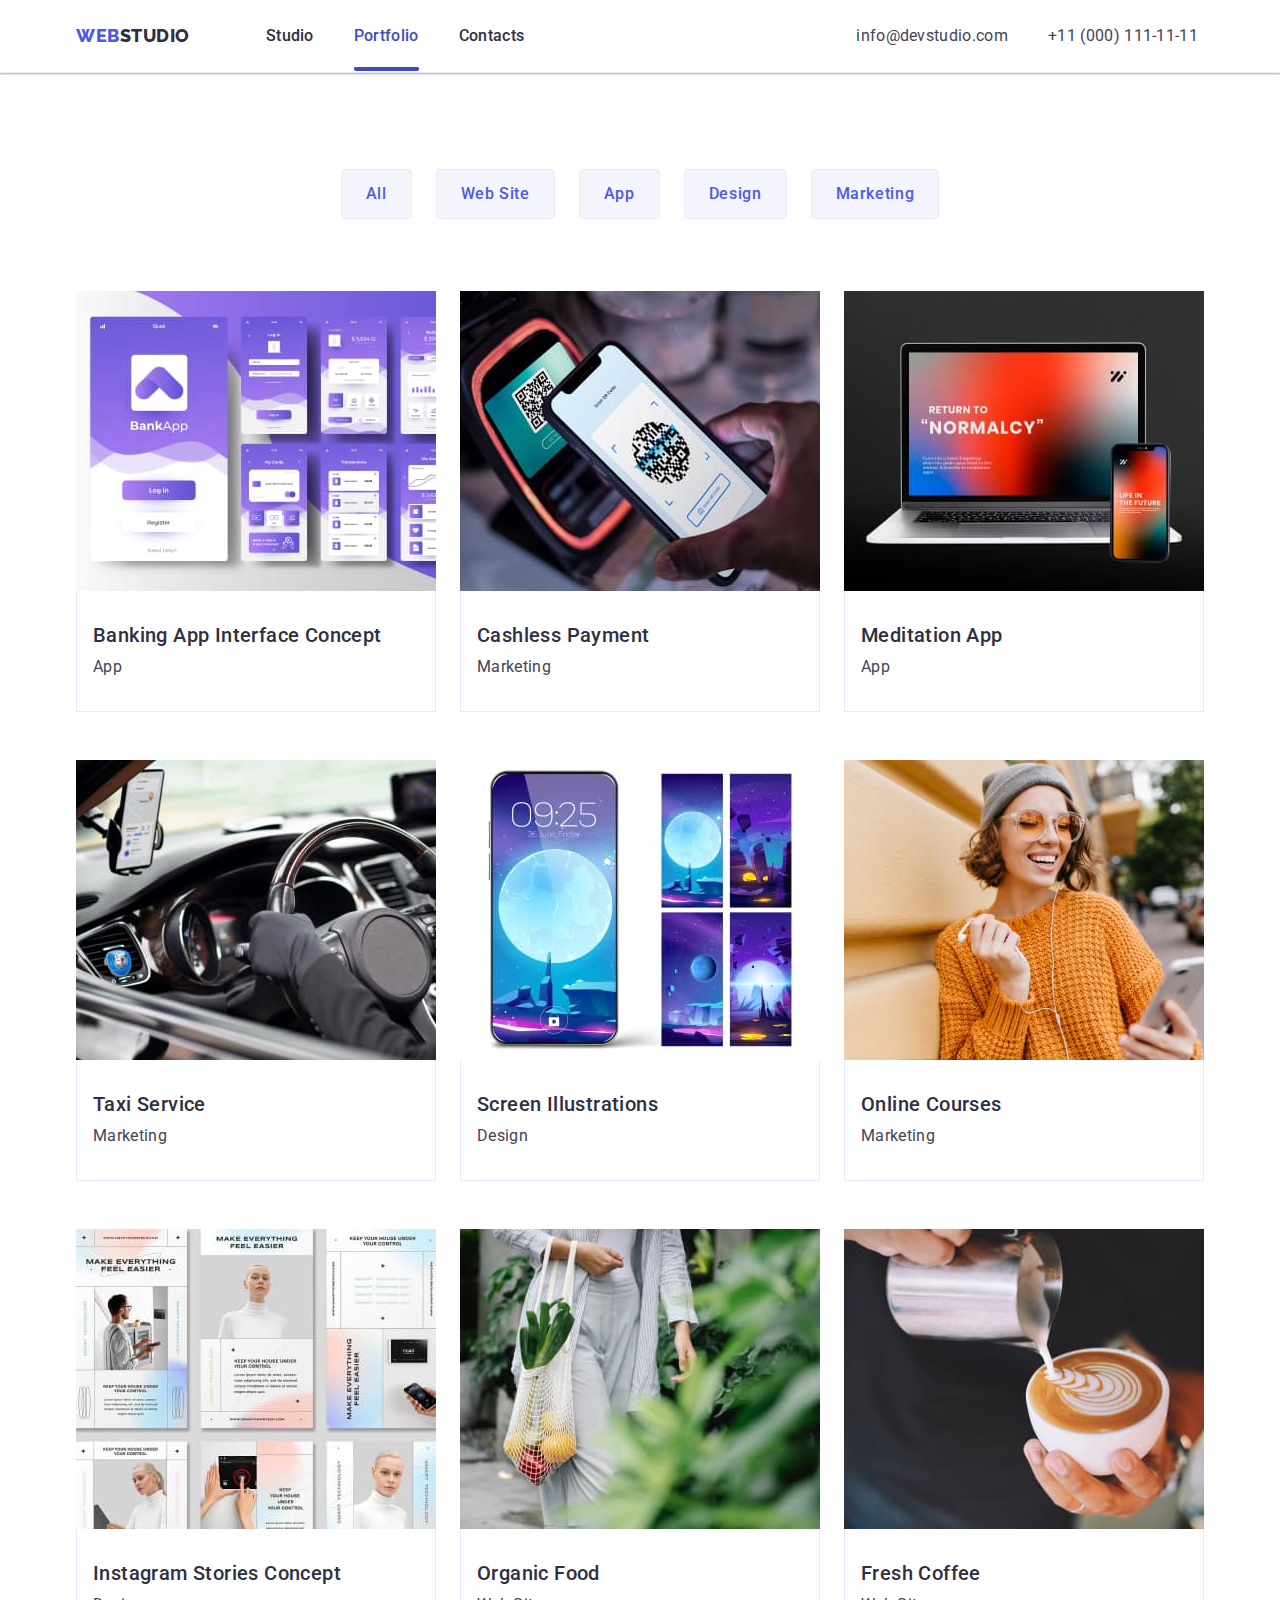
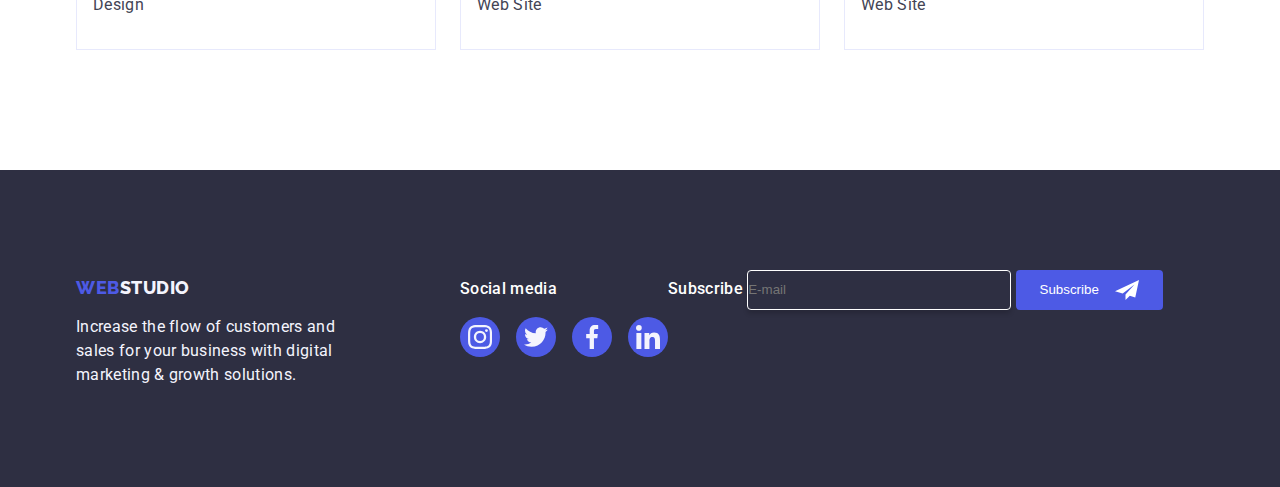
==== portfolio.html @ 17e7e341 "2410231" ====
<!DOCTYPE html>
<html lang="en">

<head>
    <link rel="stylesheet" 
    href="https://cdnjs.cloudflare.com/ajax/libs/modern-normalize/2.0.0/modern-normalize.min.css" 
    integrity="sha512-4xo8blKMVCiXpTaLzQSLSw3KFOVPWhm/TRtuPVc4WG6kUgjH6J03IBuG7JZPkcWMxJ5huwaBpOpnwYElP/m6wg==" 
    crossorigin="anonymous" 
    referrerpolicy="no-referrer" />

    <link rel="stylesheet" href="./css/styles.css" type="text/css" />
    <meta charset="UTF-8">
    <meta name="viewport" content="width=device-width, initial-scale=1.0">
    <title class="title">hw-05 main page</title>
    <link rel="preconnect" href="https://fonts.googleapis.com"/>
    <link rel="preconnect" href="https://fonts.gstatic.com" crossorigin/>
    <link href="https://fonts.googleapis.com/css2?family=Raleway:wght@800&family=Roboto:wght@400;500;700;900&display=swap" rel="stylesheet"/>
<style>
    body {
       font-family: "Roboto", sans-serif;
        color:var(--slate-color);
       background-color:var(--white-color); 
       line-height: 1.5;
height: 129.75rem;   
}
</style>
</head>

<body>
    <header class="page-header">
        <div class="container container-header">
        <nav class="link list container-nav">
            <a href="./index.html" class="web-studio link logo">Web<span class="studio">Studio</span></a>
            <ul class="list container-menu">
                <li><a class="header-nav link" href="./index.html">Studio</a></li>
                <li><a class="header-nav link container-menu-link"  href="./portfolio.html">Portfolio</a>
                    
                 </li>
                <li><a class="header-nav link"  href="">Contacts</a> </li>
            </ul>
        </nav>
        <address class="address list">
         <ul class="link list contact container-address">
       <li> <a class="contact list link" href="mailto:info@devstudio.com">info@devstudio.com</a></li>
      <li>  <a class="contact list link " href="tel:+110001111111">+11 (000) 111-11-11</a></li>
        </ul>
    </address>
</div>
    </header>
    <main>
        <Section class="portfolio-section">
            <div class="container">
            <h1 class="visually-hidden">Image</h1>
        <ul class="list link button-type">
           <li class="list link"> 
            <button type="button"  class="portfolio-button-all">All</button>
        </li>
                <li class="list link">
                    <button type="button"  class="portfolio-button-all">Web Site</button>
                </li>
                    <li class="list link"> 
                        <button type="button"  class="portfolio-button-all">App</button>
                    </li>
                        <li class="list link">
                             <button type="button"  class="portfolio-button-all">Design</button>
                            </li>
                            <li class="list link"> 
                                <button type="button"  class="portfolio-button-all">Marketing</button>
                            </li>
    </ul>
           <ul class="list portfolio-list-image">
            <li class="list link portfolio-image-list">
     <a class="list link portfolio-image-list-link" href="">      
<div class="container-animation"> 
    <img src="./images/img21.jpg" 
    alt="BankApp in the phone with an active interface" 
    width="360" 
    height="300"/>
    
    <p class="container-animation-p">14 Stylish and User-Friendly App Design Concepts · 
        Task Manager App · Calorie Tracker App · Exotic Fruit Ecommerce App ·
         Cloud Storage App</p>
</div>
      <div class="portfolio-image">
<h2 class="app-phone-header" >Banking App Interface Concept</h2>
    <p  class="app-phone-text">App</p>

</div></a> 
</li>
    <li class="list link portfolio-image-list">
        <a class="list link portfolio-image-list-link" href="">
            <div class="container-animation">
                 <img src="./images/img22.jpg" 
        alt="Payment of the bill at the terminal via QR code" 
        width="360" 
        height="300"/>
                <p class="container-animation-p">14 Stylish and User-Friendly App Design Concepts ·
                     Task Manager App · Calorie Tracker App · Exotic Fruit Ecommerce App ·
                      Cloud Storage App</p>            
    </div>
       <div class="portfolio-image">
        <h2 class="app-phone-header" >Cashless Payment</h2>
        <p class="app-phone-text">Marketing</p>
    
            </div>
    </a></li>
        <li class="list link portfolio-image-list"> 
            <a class="list link portfolio-image-list-link" href="">
                <div class="container-animation">
                     <img src="./images/img23.jpg" alt="The same work app for your laptop and phone NORMALCY" width="360" height="300"/>
                    <p class="container-animation-p">14 Stylish and User-Friendly App Design Concepts · Task Manager App · Calorie Tracker App · Exotic Fruit Ecommerce App · Cloud Storage App</p>                
        </div>
                <div class="portfolio-image"> 
            <h2 class="app-phone-header" >Meditation App</h2>
            <p  class="app-phone-text">App</p>
       
                </div>
        </a> </li>
            <li class="list link portfolio-image-list">
                <a class="list link portfolio-image-list-link" href="">
                    <div class="container-animation">
                         <img src="./images/img24.jpg"  alt="A taxi driver driving to his destination" width="360" height="300"/>
                        <p class="container-animation-p">14 Stylish and User-Friendly App Design Concepts · Task Manager App · Calorie Tracker App · Exotic Fruit Ecommerce App · Cloud Storage App</p>
                                        
            </div>
                                       <div class="portfolio-image">
                <h2 class="app-phone-header" >Taxi Service</h2>
                <p class="app-phone-text">Marketing</p>
            
                    </div>    
            </a></li>
                <li class="list link portfolio-image-list">
                    <a class="list link portfolio-image-list-link" href="">
                        <div class="container-animation">
                            <img src="./images/img25.jpg" alt="Phone theme in the form of a fantasy moon" width="360" height="300"/>
                            <p class="container-animation-p">14 Stylish and User-Friendly App Design Concepts · Task Manager App · Calorie Tracker App · Exotic Fruit Ecommerce App · Cloud Storage App</p>
               </div> 
                                        <div class="portfolio-image">
                <h2 class="app-phone-header" >Screen Illustrations</h2>
                    <p class="app-phone-text">Design</p>
                        </div>
                </a></li>
                   <li class="list link portfolio-image-list"> 
                    <a class="list link portfolio-image-list-link" href="">
                        <div class="container-animation">
                            <img src="./images/img26.jpg" alt="Girl in gray hat in 
                    sunglasses and orange sweater listening to music" width="360" height="300"/>
                            <p class="container-animation-p">14 Stylish and User-Friendly App Design Concepts · Task Manager App · Calorie Tracker App · Exotic Fruit Ecommerce App · Cloud Storage App</p>
                   </div>  
                    <div class="portfolio-image">
                    <h2 class="app-phone-header" >Online Courses</h2>
                        <p  class="app-phone-text">Marketing</p>
                        
                        </div>
                    </a></li>
                       <li class="list link portfolio-image-list">
                        <a class="list link portfolio-image-list-link" href="">
                            <div class="container-animation">
                                <img src="./images/img27.jpg" alt="Smart Home Control in Phone App" width="360" height="300"/>
                                <p class="container-animation-p">14 Stylish and User-Friendly App Design Concepts · Task Manager App · Calorie Tracker App · Exotic Fruit Ecommerce App · Cloud Storage App</p>               
                        </div> 
                            <div class="portfolio-image">
                        <h2 class="app-phone-header" >Instagram Stories Concept</h2>
                            <p class="app-phone-text">Design</p>
                       
                        </div>
                        </a></li>
                        <li class="list link portfolio-image-list">
                            <a class="list link portfolio-image-list-link" href="">
                                <div class="container-animation">
                                   <img src="./images/img28.jpg" alt="A girl in a striped light suit carries a wicker bag with vegetables" width="360" height="300"/>
                                    <p class="container-animation-p">14 Stylish and User-Friendly App Design Concepts · Task Manager App · Calorie Tracker App · Exotic Fruit Ecommerce App · Cloud Storage App</p>
                            </div> 
                                 <div class="portfolio-image">
                            <h2 class="app-phone-header" >Organic Food</h2>
                                <p class="app-phone-text">Web Site</p>
                    
                            </div>    
                            </a></li>
                                <li class="list link portfolio-image-list">
                                    <a class="list link portfolio-image-list-link" href="">
                                        <div class="container-animation">
                                            <img src="./images/img29.jpg" alt="Barista makes a patterned cappuccino" width="360" height="300" />
                                            <p class="container-animation-p">14 Stylish and User-Friendly App Design Concepts · Task Manager App · Calorie Tracker App · Exotic Fruit Ecommerce App · Cloud Storage App</p>
                                </div> 
                                   <div class="portfolio-image">
                                <h2 class="app-phone-header">Fresh Coffee</h2>
                                    <p class="app-phone-text">Web Site</p>
                                </div>
                                </a></li> 
                                   </ul>
                                </div>
                                </Section>
    </main>
    <footer class="footer page-footer">
        <div class="container section-five">
        <div class="section-five-container">
        <a href="./index.html" class="web-studio link logo-footer">Web<span class="footer-studio">Studio</span></a>
        <p class="text text-footer">
            Increase the flow of customers and 
            sales for your business with digital marketing & growth solutions.
        </p>
        </div>
        <div>
            <p class="social-page-footer">Social media</p>
            <ul class="list social-page-footer-list">
                <li class="svg-icons">
                    <a class="svg-icon-links" href="#">
                    
                    <svg class="social-section-footer" width="24" height="24">
                    <use href="./images/icons.svg#icon-instagram"></use>
                  </svg>
                    </a>
                </li>
                <li class="svg-icons">
                    <a class="svg-icon-links" href="#">
                    
                    <svg class="social-section-footer" width="24" height="24">
                    <use href="./images/icons.svg#icon-twitter"></use>
                  </svg>
                    </a>
                </li>
                <li class="svg-icons">
                    <a class="svg-icon-links" href="#">
                    
                    <svg class="social-section-footer" width="24" height="24">
                    <use href="./images/icons.svg#icon-facebook"></use>
                  </svg>
                    </a>
                </li>
                <li class="svg-icons">
                    <a class="svg-icon-links" href="#">
                    
                    <svg class="social-section-footer" width="24" height="24">
                    <use href="./images/icons.svg#icon-linkedin"></use>
                  </svg>
                    </a>
                </li>
            </ul>
        </div>
        <div class="subscribe">
            <form >
        <label for="subscribe" class="subscribe-header">Subscribe
        <input type="name" id="subscribe" placeholder="E-mail"  class="subscribe-mail"/>
    </label>
        <button type="submit" class="submit-icon">Subscribe
            <svg width="24" height="24">
                <use  href="./images/icons.svg#icon-frame"></use>
            </svg>
        </button>
       </form>
       </div>
    </div>
    </footer>
 
</body>
</html>
---- css/styles.css ----
*
 {
  box-sizing: border-box;
  margin: 0;
  padding: 0;
}
img {
    display: block;
    max-width: 100%;
  height: auto;
}
:root {
    --slate-color:var(--SLATE, #434455);
    --iris-color: var(--IRIS, #4D5AE5);
    --white-color:var(--WHITE, #FFF);
      --navy-blue-color:var(--NAVY-BLUE, #2E2F42);
      --cloud-color: var(--CLOUD, #F4F4FD);
      --moderate-blue-color:var(--MODERATE-BLUE, #404BBF); 
      --cornflower-color:var(--CORNFLOWER, #E7E9FC);
      --green-color:var(--GREEN, #31D0AA);
      --light-slate-color:var(--LIGHT-SLATE, #8E8F99);
      --dairy-color:var(--DAIRY,#FCFCFC);
  --grey-color:var(--GREY, #2E2F42B2);
    } 

  h1,
  h2,
  h3,
  h4 {
    margin: 0;
  }
  button {
    cursor: pointer;
    border: none;
    border-radius: 4px;
  }
  ul,
  ol {
    list-style: none;
    margin: 0;
    padding-left: 0;
  } 
  
 
  .address {
    font-style: normal;
}
  .app-phone-header {
      color:var(--navy-blue-color);
      font-weight: 500;
      font-size: 20px;
      line-height: 1.2;
      letter-spacing: 0.02em;
      margin-bottom: 8px;
      
  }
  .app-phone-text {
      color:var(--slate-color);
      font-size: 16px;
      line-height: 1.5;
      letter-spacing: 0.02em;
  }
  

.background-image {
    width: 90rem;
    height: 37.5rem;
    flex-shrink: 0;
    margin:0 auto;
            background-image: linear-gradient(rgba(46, 47, 66, 0.7), 
            rgba(46, 47, 66, 0.7)), 
            url(../images/people-office.jpg);
            background-repeat: no-repeat;
            max-width: 1440px; 
            background-position: center;
            background-size: cover;
        }
  .button {
    background-color: var(--iris-color);
    color: var(--white-color);
    font-family: "Roboto", sans-serif;
    font-size: 16px;
    font-weight: 500;
    line-height: 1.5rem;
    letter-spacing: 0.04rem;
    cursor: pointer;
    }
    .button:hover {
        background-color: var(--moderate-blue-color);
    }
    .button:focus {
        background-color: var(--moderate-blue-color);
    }
  .button-type {
    font-family: "Roboto", sans-serif;
    font-weight: 500;
    font-size: 16px;
    line-height: 1.5;
    letter-spacing: 0.04em; 
    color:var(--iris-color);
    cursor: pointer;
    display: flex;
    justify-content: center;
    gap: 24px;
    align-items: center;
    padding-bottom: 4.5em;
    
}
  .button-type:hover {
      color: var(--white-color);
      border-color:transparent;
  }
  .button-type:focus {
      color: var(--white-color);
      border-color:transparent;
  }
  .clients {
    display:flex;
gap: 24px;

  }
    .clients-customers {
        display: flex;
        align-items: center;
        justify-content: center;
        flex-shrink: 0;
        width: 100%;
        height: 100%;
        border-radius: 4px;
        border: 1px solid var(--light-slate-color);
        color: var(--light-slate-color);
        transition: border-color 250ms cubic-bezier(0.4, 0, 0.2, 1), color 250ms cubic-bezier(0.4, 0, 0.2, 1);
    }
    .clients-customers:hover {
        color:var(--moderate-blue-color) ;
        border-color:var(--moderate-blue-color) ;
    }
    .clients-customers:focus {
        color:var(--moderate-blue-color) ;
        border-color:var(--moderate-blue-color) ;
    }
    .clients-customers-list {
width: calc((100% - 120px) / 6);
height: 88px;
width: 168px;
    }  
    .clients-customers-svg {
        fill: currentColor;
    }
    
  .container {
    margin: 0 auto;
    padding: 0 15px;
   width: 1158px;
}
    .container-address {
        display: flex;
        gap: 40px;
        line-height: 24px;
        letter-spacing: 0.32px;
        padding-top: 1.5em;
        margin-right: 0; 
        padding-left: 20.75em;
    }
    
    .container-animation {
      position: relative;
      overflow: hidden;
    }
.container-animation:hover .container-animation-p {
    transform: translateY(0%);
}
.container-animation:focus .container-animation-p {
    transform: translateY(0%);
}
    .container-animation-p {
        position: absolute;
        top: 0;
        font-size: 16px;
        line-height: 1.5;
        letter-spacing: 0.02em;
        color:var(--cloud-color);
        padding: 40px 32px;
        background-color:var(--iris-color);
        height: 100%;
        width: 100%;
        transform: translateY(100%);
        transition: transform 250ms cubic-bezier(0.4, 0, 0.2, 1); 
    }

    .container-header {
        display: flex;
height: 72px;
flex-shrink: 0;
    }
    .container-menu {
        display: flex;
        gap: 40px;
    }
    a.container-menu-link {
        position: relative;
        color:var(--moderate-blue-color);
        padding-top: 25px;
        padding-bottom: 25px;
    }
.container-menu-link::after {
    position: absolute;
    content:'';
    left: 0;
    bottom: -1px;
    background-color: var(--moderate-blue-color);
    border-radius: 2px;
    border-bottom: 4px solid var(--moderate-blue-color);
  width: 100%;
  display: block;
}
    
    .container-nav {
        display: flex;
        align-items: center;
    }
   
    .container-svg {
        display: flex; 
        align-items: center;
        justify-content: center;
        border-radius: 0.25rem;
        background: var(--cloud-color);
        width: 16.5rem;
        height: 7rem;
        flex-shrink: 0;
        margin-bottom: 0.5em;
    }
    .contact {
        font-style: normal;
        line-height: 1.5;
        letter-spacing: 0.02em;
        color:var(--slate-color);
        font-weight: 400;
        transition:  color 250ms cubic-bezier(0.4, 0, 0.2, 1);
    }
    .contact:hover {
        color:var(--moderate-blue-color);
    }
    .contact:focus {
        color:var(--moderate-blue-color);
    }


    .head-title {
        color: var(--navy-blue-color);
        font-weight: 700;
        font-style: normal;
        font-size: 36px;
        line-height: 1.11;
        text-align: center;
        letter-spacing: 0.02em;
        text-transform: capitalize;
        margin-bottom: 72px;
    }
   
    .head-team {
        background-color: var(--cloud-color);
    }
    .header-nav {
        color:var(--navy-blue-color);
        font-weight: 500;
        font-size: 16px;
        line-height: 1.5;
        letter-spacing: 0.02em;
        transition:  color 250ms cubic-bezier(0.4, 0, 0.2, 1);
    }
    .header-nav:hover {
        color:var(--moderate-blue-color);
    }
    .header-nav:focus {
        color:var(--moderate-blue-color);
    }
    .headline-main {
        color: var(--white-color);
        font-weight: 700;
        font-style: normal;
        font-size: 56px;
        line-height: 1.07;
        text-align: center;
        letter-spacing: 0.02em;
        max-width: 496px;
        margin: 0 auto 48px;
    }
    .headline-main-button {
      display: block;
      min-width: 169px;
     margin: 0 auto;
      border: none;
      border-radius: 4px;
      padding: 1rem 2rem;
      transition: background-color 250ms cubic-bezier(0.4, 0, 0.2, 1);
  }


.footer {
    background: var(--navy-blue-color);
flex-shrink: 0;
}
.footer-studio {
    color: var(--cloud-color);
}


.general-container-footer {
    display: flex;
    align-items: baseline;
}

.icons {
fill: none;
width: 1.5rem;
height: 1.5rem;
flex-shrink: 0;
color: var(--white-color);
}
  .item {
    background-color: var(--navy-blue-color);
    height: 37.5rem;
  flex-shrink: 0;
  padding: 188px 0;
    }
   



    .link {
        text-decoration: none;
    }
    .list {
        list-style: none;
    }
    .logo {
        margin-right: 76px;
    }
    .logo-footer {
        display: inline-block;
        margin-bottom: 16px;
    }


    .menu:hover {
        color:var(--moderate-blue-color);
        }
.modal {
    position: fixed;
    top:0;
    left: 0;
    width: 100%;
height: 100%;
background-color: rgba(46, 47, 66, 0.4);
transition: opacity 250ms cubic-bezier(0.4, 0, 0.2, 1), 
visibility 250ms cubic-bezier(0.4, 0, 0.2, 1);
}
.modal-svg {
    transition: fill 250ms cubic-bezier(0.4, 0, 0.2, 1); 
}

.modal-windows {
    position: absolute;
    top:50%;
    left:50%;
    transform: translate(-50%, -50%) scale(1);
    width: 408px;
    min-height: 584px;
    background: var(--dairy-color);
    box-shadow: 0px 1px 1px rgba(0, 0, 0, 0.14), 
    0px 1px 3px rgba(0, 0, 0, 0.12), 
    0px 2px 1px rgba(0, 0, 0, 0.2); 
    border-radius: 4px;
    transition: transform 250ms cubic-bezier(0.4, 0, 0.2, 1);
}

.modal-windows:hover {
    border: none;
    fill:var(--white-color);
}
.modal-windows:focus { 
    border: none;
    fill:var(--white-color);
}
.modal-windows-close {
    position: absolute;
    top: 24px;
    right: 24px;
    width: 24px;
    height: 24px;
    border-radius: 50%;
    display: flex;
    align-items: center;
    justify-content: center;
    
    fill: var(--navy-blue-color);
    background-color: var(--cornflower-color);
    border: 1px solid rgba(0, 0, 0, 0.1);
    padding: 0; 
    cursor: pointer; 
    transition: background-color 250ms cubic-bezier(0.4, 0, 0.2, 1), 
    border 250ms cubic-bezier(0.4, 0, 0.2, 1);
}
.modal-windows-close:hover {
    background-color:var(--moderate-blue-color);
    border: none;
    fill:var(--white-color);
}
.modal-windows-close:focus {
    background-color:var(--moderate-blue-color);
    border: none;
    fill:var(--white-color);
}
   




.page-header {
        box-shadow: 0px 2px 1px rgba(46, 47, 66, 0.08), 
        0px 1px 1px rgba(46, 47, 66, 0.16), 
        0px 1px 6px rgba(46, 47, 66, 0.08);
        border-bottom: 1px solid #e7e9fc; 
        display: flex;
    align-items: center;
    justify-content: space-between;
flex-shrink: 0;
    }
    .page-footer {  
        padding: 100px 0;
    }
    .portfolio-button:hover {
        background: var(--iris-color);
        color: var(--white-color);
        }
    .portfolio-button:focus {
    background: var(--iris-color);
    color: var(--white-color);
    }
    .portfolio-button-all {
        font-family: "Roboto", sans-serif;
        font-weight: 500;
        font-size: 16px;
        line-height: 1.5;
        letter-spacing: 0.04em;
        color: var(--iris-color);
        background-color:var(--cloud-color);
        padding: 12px 24px;
        border: 1px solid #e7e9fc;
        border-radius: 4px;
        transition: color 250ms cubic-bezier(0.4, 0, 0.2, 1), background-color 250ms cubic-bezier(0.4, 0, 0.2, 1), border-color 250ms cubic-bezier(0.4, 0, 0.2, 1), box-shadow 250ms cubic-bezier(0.4, 0, 0.2, 1); 
    }
    .portfolio-button-all:hover {
        background-color:var(--moderate-blue-color);
        box-shadow: 0px 3px 1px rgba(0, 0, 0, 0.1), 
        0px 2px 1px rgba(0, 0, 0, 0.08), 
        0px 2px 2px rgba(0, 0, 0, 0.12);
    }
    .portfolio-button-all:focus {
        background-color:var(--moderate-blue-color);
        cursor: pointer;
        box-shadow: 0px 3px 1px rgba(0, 0, 0, 0.1), 
        0px 2px 1px rgba(0, 0, 0, 0.08), 
        0px 2px 2px rgba(0, 0, 0, 0.12);
    }
    .portfolio-image {
        padding: 32px 16px;
        border: 1px solid #e7e9fc;
        border-top: none; 
    }
    .portfolio-image-list {
        width: calc((100% - 48px) / 3); 
    }
    .portfolio-image-list-link {
        
        display: block;
        transition: box-shadow 250ms cubic-bezier(0.4, 0, 0.2, 1);
    }
    .portfolio-image-list-link:hover .container-animation-p {
        transform: translateY(0%);
        box-shadow: 0px 1px 6px rgba(46, 47, 66, 0.08), 
        0px 1px 1px rgba(46, 47, 66, 0.16), 
        0px 2px 1px rgba(46, 47, 66, 0.08);
        
    }
.portfolio-image-list-link:focus .container-animation-p {
   transform: translateY(0%); 
   box-shadow: 0px 1px 6px rgba(46, 47, 66, 0.08), 
    0px 1px 1px rgba(46, 47, 66, 0.16), 
    0px 2px 1px rgba(46, 47, 66, 0.08);
    
}
    .portfolio-list {
        list-style: none;
    }
    .portfolio-list-image {
        display: flex; 
        flex-wrap: wrap;
        column-gap: 24px;
        row-gap: 48px; 
    }
    .portfolio-section {
        padding: 96px 0 120px 0;
    }


    .section {
        padding: 120px 0; 
        
     }
     .section-first {
        padding: 188px 0;
    }
   .section-five {
    display:flex;
    align-items: baseline;
   }
   .section-five-container {
    margin-right: 120px;
   }
    .section-four {
        display: flex;
        gap: 24px;
    }
    .section-four-container {
        padding: 32px 0px;
    }
    .section-four-header {
        text-align: center;
        margin-bottom: 8px; 
    }
    .section-four-list {
        width: calc((100% - 72px) / 4);
        border-radius: 0px 0px 4px 4px;
    }
    .section-four-text {
        text-align: center;
       margin: 0 auto;
    }
    .section-next {
        padding: 7.5em 9.75em;
    }
    .section-third {
        display: flex;
        gap: 24px;
    }
    .section-third-list {
        width: calc((100% - 48px) / 3);
        border: 1px solid var(--cornflower-color);
background: url(./images/img1.jpg,./images/img2.jpg,./images/img3.jpg), 
lightgray -72.845px -19px / 144.444% 112.667% no-repeat;
    }
    .section-three {
        padding-top: 0;
    }
    
    .social-media {
        color: var(--white-color);
        font-family: Roboto;
        font-size: 1rem;
        font-style: normal;
        font-weight: 500;
        line-height: 1.5rem;
        letter-spacing: 0.02rem; 
       
    }
    .social-page {
        display: flex;
  gap: 24px;
  justify-content: center;
  margin-top: 8px;
    }
    .social-page-footer {
        color: var(--white-color);
        font-family: Roboto;
        font-size: 16px;
        font-style: normal;
        font-weight: 500;
        line-height: 1.5;
        letter-spacing: 0.02em;
margin-bottom: 16px;
margin-top: 0;
    }
    .social-page-footer-list {
        display:flex;
        gap:16px;
       
        align-items: baseline;
    }
    .social-section-footer {
        fill:var(--cloud-color);
        
    }
    .social-section-team  {
       fill:var(--cloud-color);
      
    }
    .social-section-team:hover {
        fill:var(--cornflower-color);
    }
    
    .strategy-header {
        font-size: 20px;
    line-height: 1.2;
    letter-spacing: 0.02em;
    margin-bottom: 8px;
    }
    .strategy-header-title {
        
        text-align: left;
    }
    .strategy-section-list {
        display: flex; 
        gap: 24px; 
    }
    .strategy-section-point {
        width: calc((100% - 72px) / 4); 
    }
    .strategy-text { 
        font-size: 16px;
    line-height: 1.5;
    letter-spacing: 0.02em;
    }
    .studio {
        color: var(--navy-blue-color);
    }
    .submit-icon {
        background-color:var(--iris-color);
        border-radius: 0.25rem;
        display: inline-flex;
padding: 0.5rem 1.5rem;
justify-content: center;
align-items: center;
gap: 1rem;
color:var(--white-color);
    }
    .subscribe {
        display:flex;
    }
    .subscribe-header {
        color: var(--white-color);
font-family: Roboto;
font-size: 1rem;
font-style: normal;
font-weight: 500;
line-height: 1.5rem;
letter-spacing: 0.02rem;
gap: 1.5em;

    }
    .subscribe-mail {
        width: 16.5rem;
height: 2.5rem;
flex-shrink: 0;
border-radius: 0.25rem;
border: 1px solid var(--white-color);
box-shadow: 0px 4px 4px 0px rgba(0, 0, 0, 0.15);
color:var(--white-color);
background-color:var(--navy-blue-color);    
}
    .svg-icons {
        height: 40px;
        width: 40px;
    }
    
   .svg-icon-links {
    display: flex;
    align-items: center;
    justify-content: center;
    width: 100%;
    height: 100%;
    background-color: var(--iris-color);
    border-radius: 50%;
    transition: background-color 250ms cubic-bezier(0.4, 0, 0.2, 1);
   }
   .svg-icon-links-team {
    display: flex;
    align-items: center;
    justify-content: center;
    width: 100%;
    height: 100%;
    fill: var(--cloud-color);
    border-radius: 50%;
    background-color:var(--iris-color);
    transition: background-color 250ms cubic-bezier(0.4, 0, 0.2, 1);
   }
   .svg-icon-links-team:hover {
background-color: var(--moderate-blue-color);
   }
   .svg-icon-links-team:focus {
    background-color: var(--moderate-blue-color);
   }    
   .svg-icon-links:hover {
        background-color: var(--green-color);
    }
    .svg-icon-links:focus {
        background-color: var(--green-color);
    }


    .text {
        font-weight: 400;
        color: var(--slate-color);
        font-style: normal;
    }
    .text-footer {
        color: var(--cloud-color);
        line-height: 1.5rem;
        letter-spacing: 0.02rem;
        width: 16.5rem;
        height: 4.5rem;
      
    }
    .title {
        color: var(--navy-blue-color);
        font-weight: 500;
        font-style: normal;
    }



    .visually-hidden {
        position: absolute;
        width: 1px;
        height: 1px;
        margin: -1px;
        border: 0;
        padding: 0;
        white-space: nowrap;
        clip-path: inset(100%);
        clip: rect(0 0 0 0);
        overflow: hidden;
      }


      .your-team {
        background-color:var(--white-color);
        border-radius: 0rem 0rem 0.25rem 0.25rem;
        box-shadow: 0px 2px 1px 0px rgba(46, 47, 66, 0.08), 0px 1px 1px 0px rgba(46, 47, 66, 0.16), 0px 1px 6px 0px rgba(46, 47, 66, 0.08);
    }


    .web-studio {
        color: var(--iris-color);
    font-family: Raleway, sans-serif;
    font-size: 18px;
    font-weight: 800;
    text-transform: uppercase;
    letter-spacing: 0.03em;
    line-height: 1.17;
    }
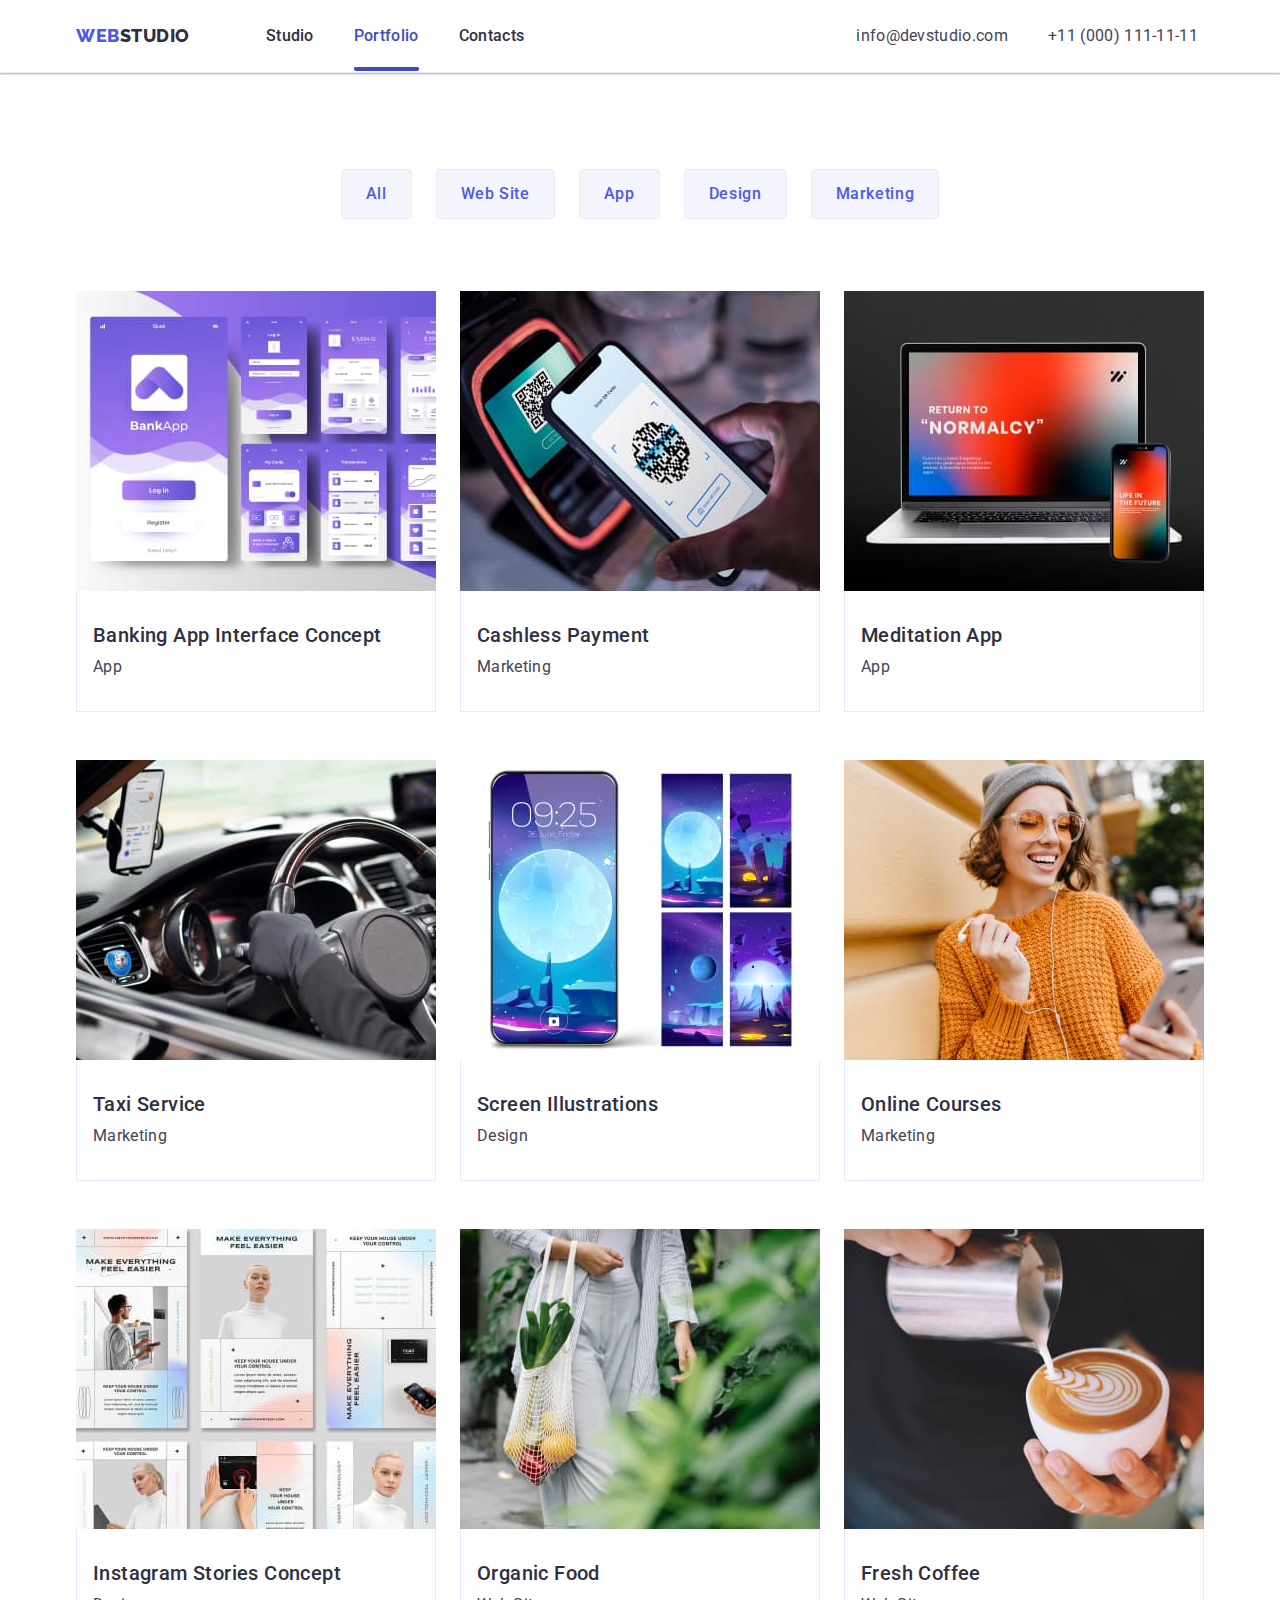
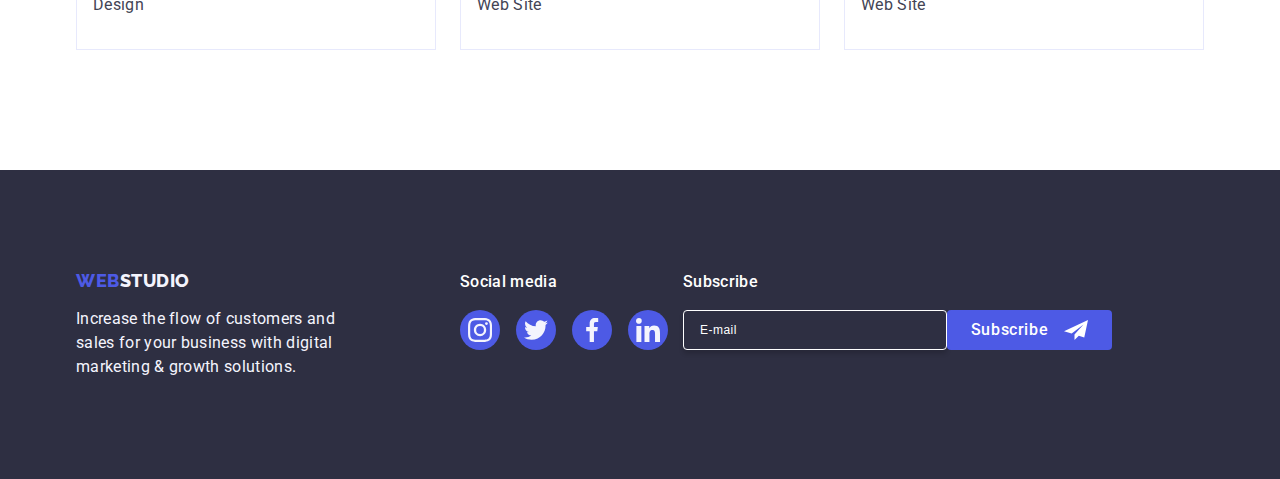
==== commit be0c30f9: "2510231" ====
--- a/portfolio.html
+++ b/portfolio.html
@@ -238,18 +238,19 @@
                 </li>
             </ul>
         </div>
-        <div class="subscribe">
-            <form >
-        <label for="subscribe" class="subscribe-header">Subscribe
-        <input type="name" id="subscribe" placeholder="E-mail"  class="subscribe-mail"/>
-    </label>
-        <button type="submit" class="submit-icon">Subscribe
-            <svg width="24" height="24">
-                <use  href="./images/icons.svg#icon-frame"></use>
-            </svg>
-        </button>
-       </form>
-       </div>
+        <div class="container">
+            <p class="subscribe-header">Subscribe</p>
+            <form class="subscribe-form">
+<label class="subscribe-message"></label>
+<input name="subscribe" type="email"  placeholder="E-mail" class="subscribe-mail"/>
+<button type="submit" class="submit-icon">Subscribe
+    <svg width="24" height="24" class="submit-svg">
+        <use  href="./images/icons.svg#icon-frame"></use>
+    </svg>
+</button>
+
+            </form>
+        </div>
     </div>
     </footer>
  
--- a/css/styles.css
+++ b/css/styles.css
@@ -91,6 +91,27 @@
     .button:focus {
         background-color: var(--moderate-blue-color);
     }
+    .button-send {
+        display: block;
+        min-width: 169px;
+        height: 56px;
+        font-family: "Roboto", sans-serif;
+        font-size: 16px;
+        font-weight: 500;
+        line-height: 1.5;
+        letter-spacing: 0.04em;
+        color: var(--white-color);
+        cursor: pointer;
+        background-color: var(--iris-color);
+        padding: 16px 32px;
+        border-radius: 4px;
+        text-align: center;
+        font-style: normal;
+        box-shadow: 0px 4px 4px 0px rgba(0, 0, 0, 0.15);
+        justify-content: center;
+        border: none;
+        transition: background-color 250ms cubic-bezier(0.4, 0, 0.2, 1); 
+    }
   .button-type {
     font-family: "Roboto", sans-serif;
     font-weight: 500;
@@ -305,6 +326,9 @@
 .footer-studio {
     color: var(--cloud-color);
 }
+.form-windows {
+    position: relative; 
+}
 
 
 .general-container-footer {
@@ -357,11 +381,75 @@
 transition: opacity 250ms cubic-bezier(0.4, 0, 0.2, 1), 
 visibility 250ms cubic-bezier(0.4, 0, 0.2, 1);
 }
+
+.modal-p {
+    text-align: center;
+    color:var(--navy-blue-color);
+    font-family: Roboto;
+font-size: 16px;
+font-style: normal;
+font-weight: 500;
+line-height: 1.5;
+letter-spacing: 0.02em; 
+margin-bottom: 16px;
+}
 .modal-svg {
     transition: fill 250ms cubic-bezier(0.4, 0, 0.2, 1); 
 }
-
+.modal-text {
+    display: block;
+    color:var(--light-slate-color);
+font-size: 12px;
+line-height: 1.17;
+letter-spacing: 0.04em; 
+margin-bottom: 4px;
+}
+.modal-comments {
+    margin-bottom: 16px;
+}
+.modal-user-comment {
+    resize: none;
+    width: 100%;
+height: 120px;
+font-size: 12px;
+line-height: 1.17; 
+letter-spacing: 0.04em;
+color: rgba(46, 47, 66, 0.4);
+border: 1px solid rgba(46, 47, 66, 0.4);
+border-radius: 4px;
+background-color: transparent;
+padding: 8px 16px;
+outline: transparent; 
+transition: border-color 250ms cubic-bezier(0.4, 0, 0.2, 1);
+}
+.modal-user-comment:focus {
+    border-color:var(--iris-color);
+}
+.modal-user-form {
+    width: 100%;
+height: 40px;
+border-radius: 4px;
+border: 1px solid rgba(46, 47, 66, 0.4);
+background-color: transparent;
+outline: transparent;
+transition: border-color 250ms cubic-bezier(0.4, 0, 0.2, 1); 
+padding-left: 38px;
+}
+.modal-user-form:focus {
+    border-color:var(--iris-color);  
+}
+.modal-user-svg {
+    position: absolute;
+    left: 16px;
+    top: 50%;
+transform: translateY(-50%);
+transition: fill 250ms cubic-bezier(0.4, 0, 0.2, 1);
+}
+.modal-user-svg:focus {
+    fill: var(--iris-color);
+}
 .modal-windows {
+    padding: 72px 24px 24px 24px;
     position: absolute;
     top:50%;
     left:50%;
@@ -504,11 +592,45 @@
     .portfolio-section {
         padding: 96px 0 120px 0;
     }
-
+    .privacy {
+        margin-bottom: 24px; 
+    }
+    .privacy-policy {
+        display: block;
+        font-size: 12px; 
+        line-height: 1.17; 
+        letter-spacing: 0.04em; 
+        color: var(--light-slate-color);
+    }
+    .privacy-policy-input {
+        width: 16px;
+        height: 16px;
+        border: 1px solid rgba(46, 47, 66, 0.4);
+        border-radius: 2px; 
+        transition: background-color 250ms cubic-bezier(0.4, 0, 0.2, 1), 
+        border 250ms cubic-bezier(0.4, 0, 0.2, 1), 
+        fill 250ms cubic-bezier(0.4, 0, 0.2, 1);
+        display: inline-flex;
+        align-items: center;
+        justify-content: center; 
+        fill: transparent; 
+    }
+    .privacy-policy-input:checked {
+        border: none; 
+        fill:var(--iris-color);
+    }
+    .privacy-a {
+        color: var(--iris-color);
+    }
+    .privacy-span {
+
+    }
+.privacy-policy +.privacy-policy-input >span {
+
+}
 
     .section {
         padding: 120px 0; 
-        
      }
      .section-first {
         padding: 188px 0;
@@ -627,38 +749,62 @@
         color: var(--navy-blue-color);
     }
     .submit-icon {
+        font-family: "Roboto", sans-serif;
+        font-size: 16px;
+        font-weight: 500;
+        line-height: 1.5; 
+        letter-spacing: 0.04em;
         background-color:var(--iris-color);
-        border-radius: 0.25rem;
-        display: inline-flex;
-padding: 0.5rem 1.5rem;
+        border-radius: 4px;
+        display:flex;
 justify-content: center;
 align-items: center;
-gap: 1rem;
 color:var(--white-color);
+min-width: 165px;
+height: 40px;
+cursor: pointer;
+border: none;
+    }
+    .submit-svg {
+        margin-left: 16px;   
     }
     .subscribe {
         display:flex;
     }
+    .subscribe-form {
+        display:flex;
+    }
     .subscribe-header {
+        margin-bottom: 16px;
         color: var(--white-color);
 font-family: Roboto;
-font-size: 1rem;
+font-size: 16px;
 font-style: normal;
 font-weight: 500;
-line-height: 1.5rem;
+line-height: 1.5;
 letter-spacing: 0.02rem;
 gap: 1.5em;
 
     }
     .subscribe-mail {
-        width: 16.5rem;
-height: 2.5rem;
+        width:264px;
+height: 40px;
 flex-shrink: 0;
-border-radius: 0.25rem;
+font-size: 12px;
+line-height: 1.5;
+letter-spacing: 0.04em;
+padding-left: 16px;
+border-radius: 4px;
 border: 1px solid var(--white-color);
 box-shadow: 0px 4px 4px 0px rgba(0, 0, 0, 0.15);
+background-color: transparent;  
+color: var(--white-color);
+}
+.subscribe-mail::placeholder {
 color:var(--white-color);
-background-color:var(--navy-blue-color);    
+}
+.subscribe-message {
+    gap: 24px;
 }
     .svg-icons {
         height: 40px;
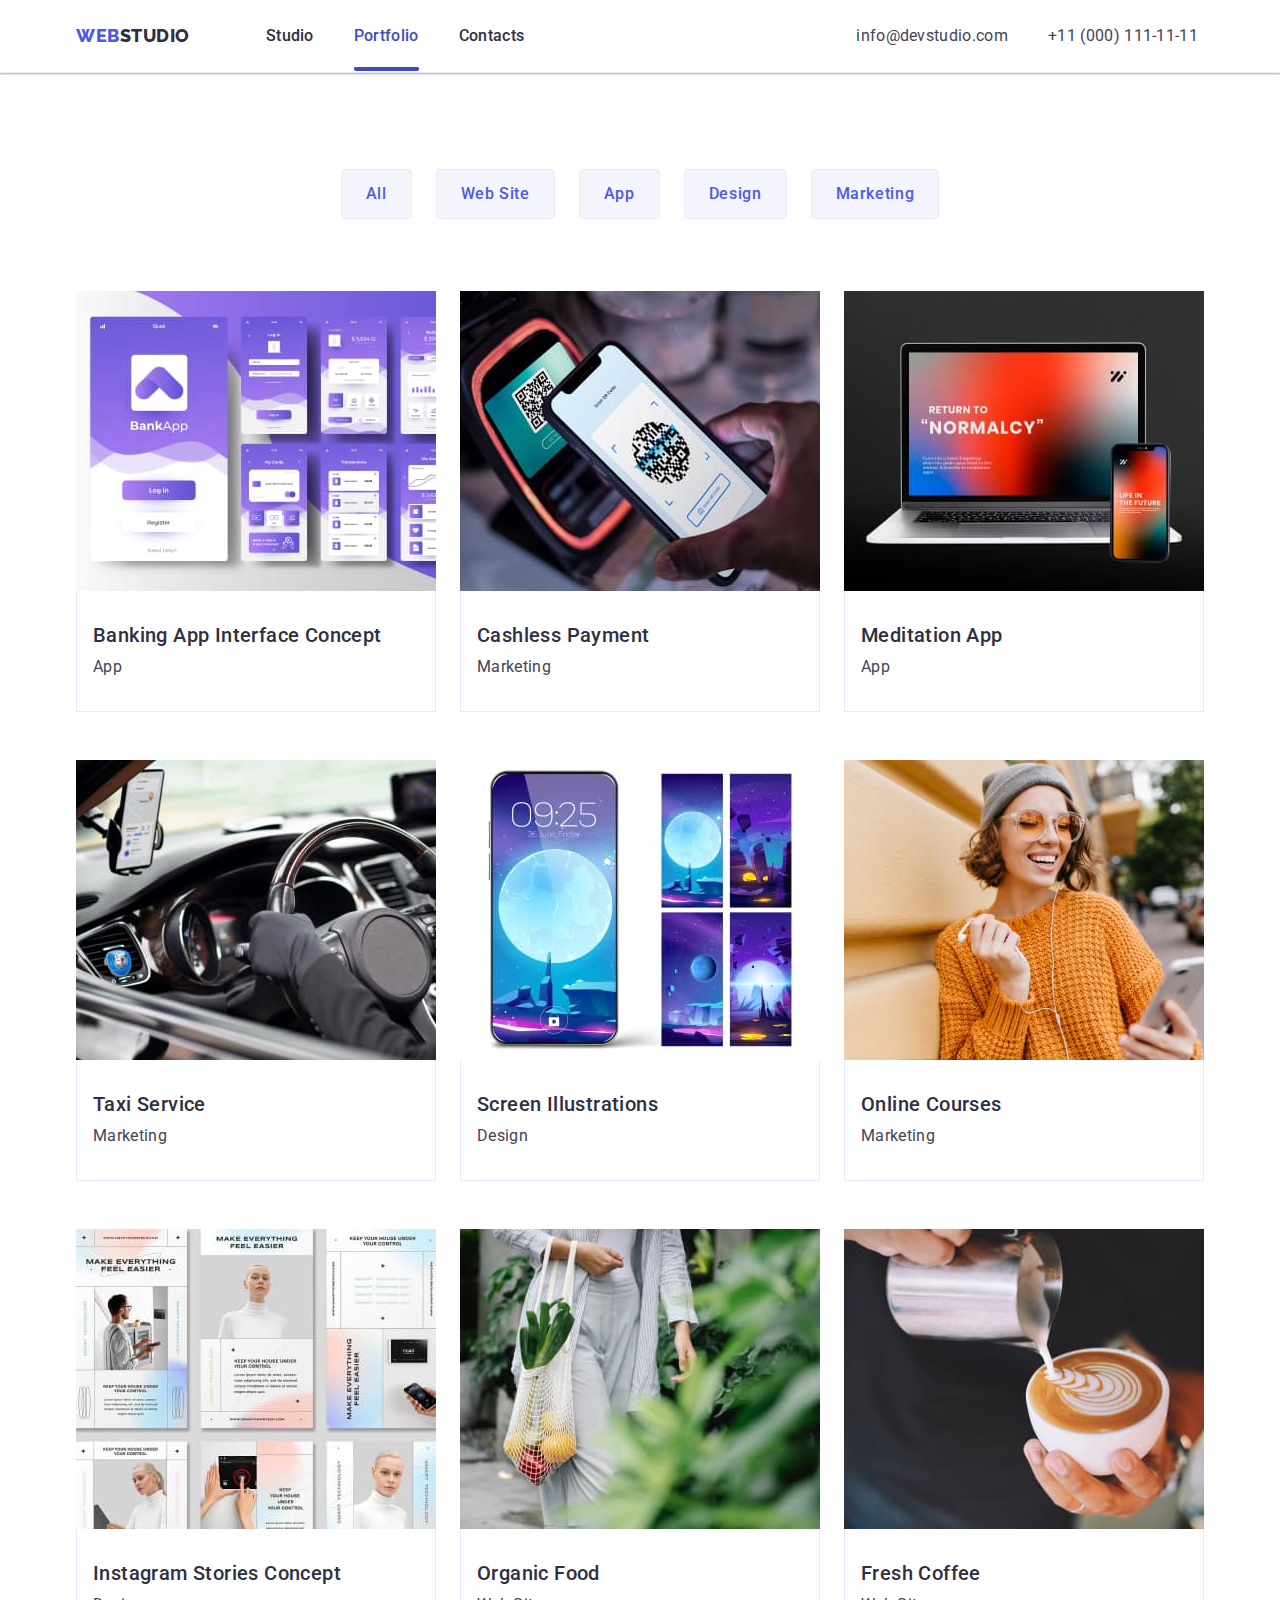
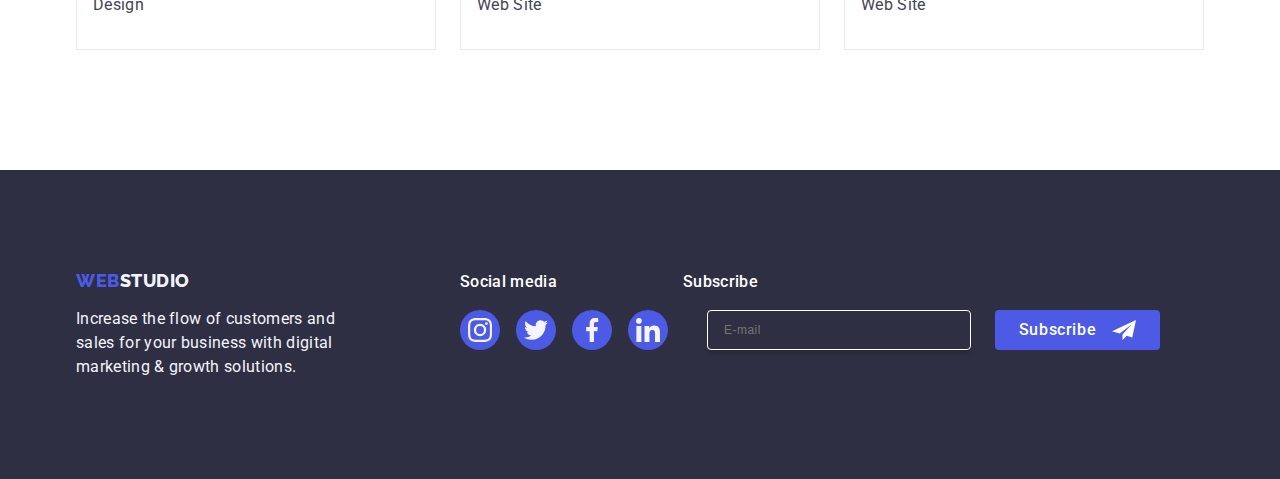
==== commit ae334e11: "2510232" ====
--- a/portfolio.html
+++ b/portfolio.html
@@ -241,8 +241,8 @@
         <div class="container">
             <p class="subscribe-header">Subscribe</p>
             <form class="subscribe-form">
-<label class="subscribe-message"></label>
-<input name="subscribe" type="email"  placeholder="E-mail" class="subscribe-mail"/>
+<label></label>
+<input name="subscribe-message" type="email"  placeholder="E-mail" class="subscribe-mail"/>
 <button type="submit" class="submit-icon">Subscribe
     <svg width="24" height="24" class="submit-svg">
         <use  href="./images/icons.svg#icon-frame"></use>
--- a/css/styles.css
+++ b/css/styles.css
@@ -773,6 +773,7 @@
     }
     .subscribe-form {
         display:flex;
+        gap: 24px;
     }
     .subscribe-header {
         margin-bottom: 16px;
@@ -800,12 +801,10 @@
 background-color: transparent;  
 color: var(--white-color);
 }
-.subscribe-mail::placeholder {
+.subscribe-mail placeholder {
 color:var(--white-color);
 }
-.subscribe-message {
-    gap: 24px;
-}
+
     .svg-icons {
         height: 40px;
         width: 40px;
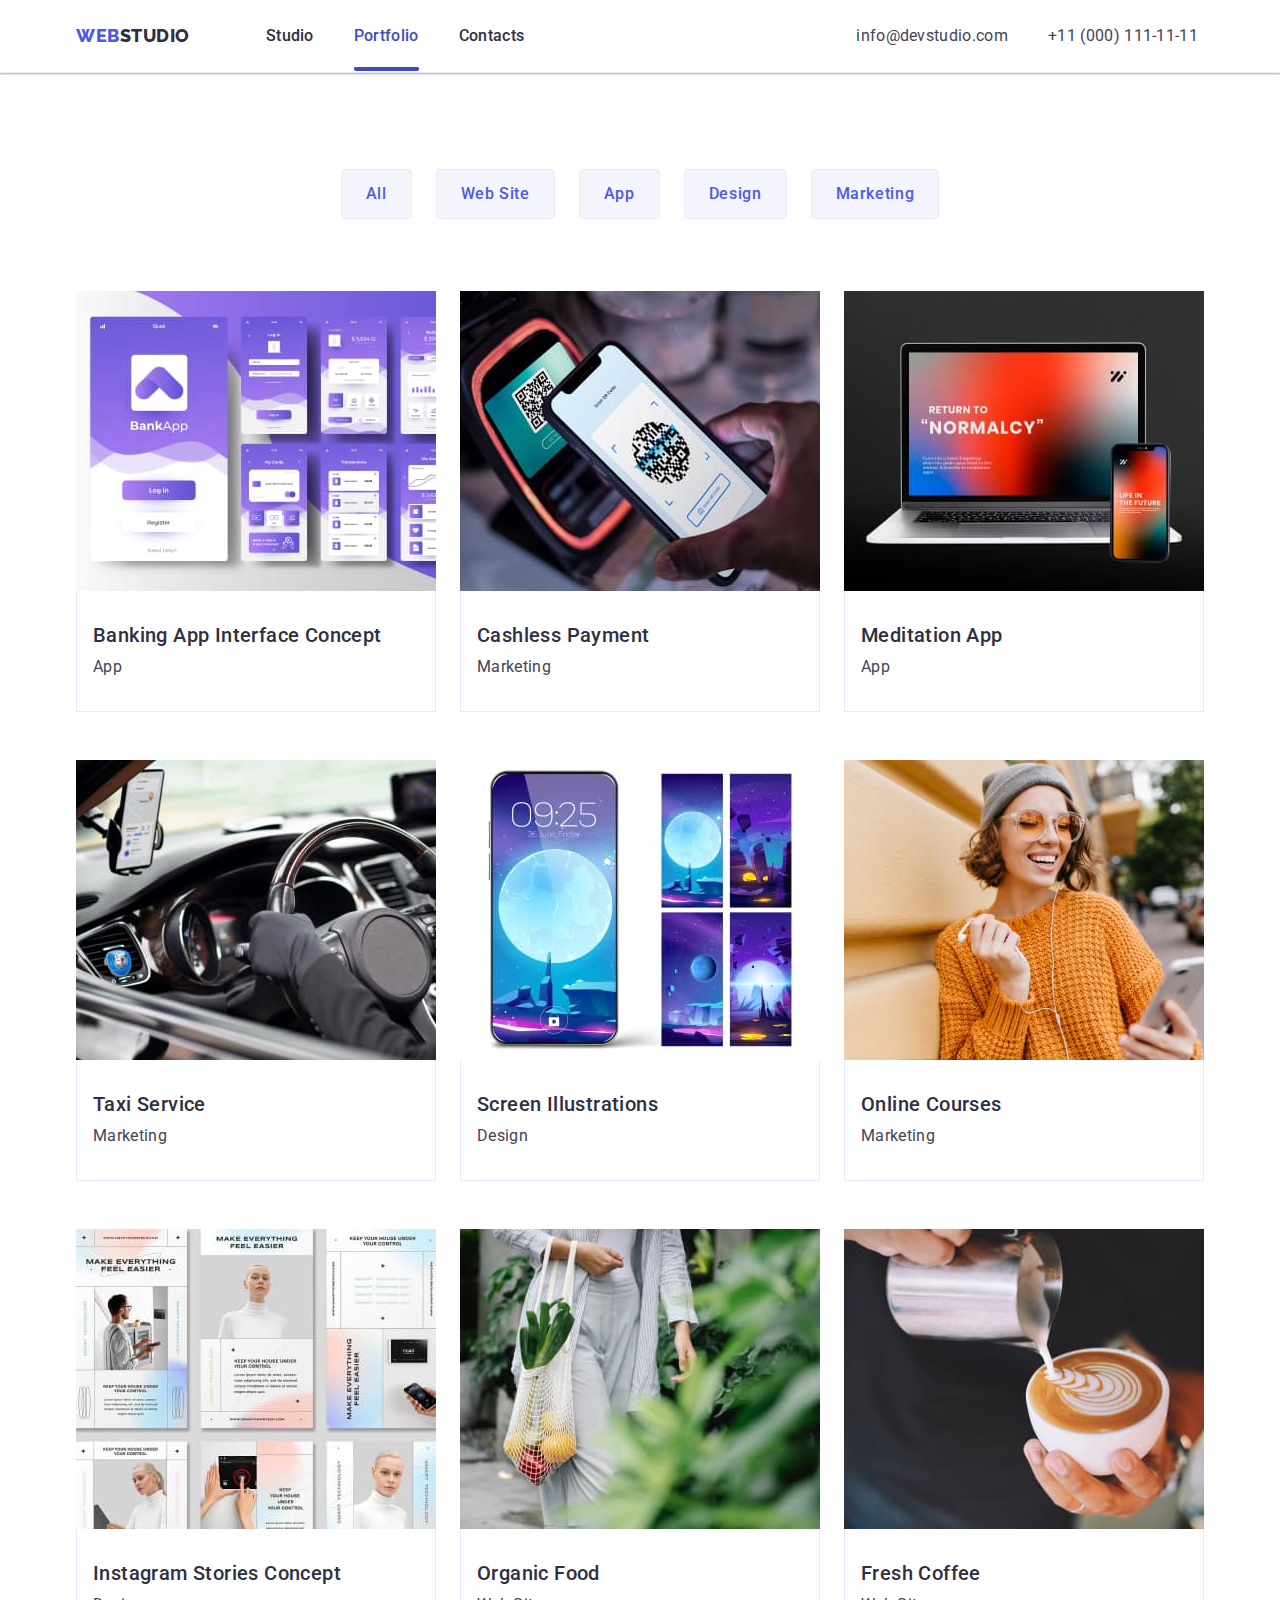
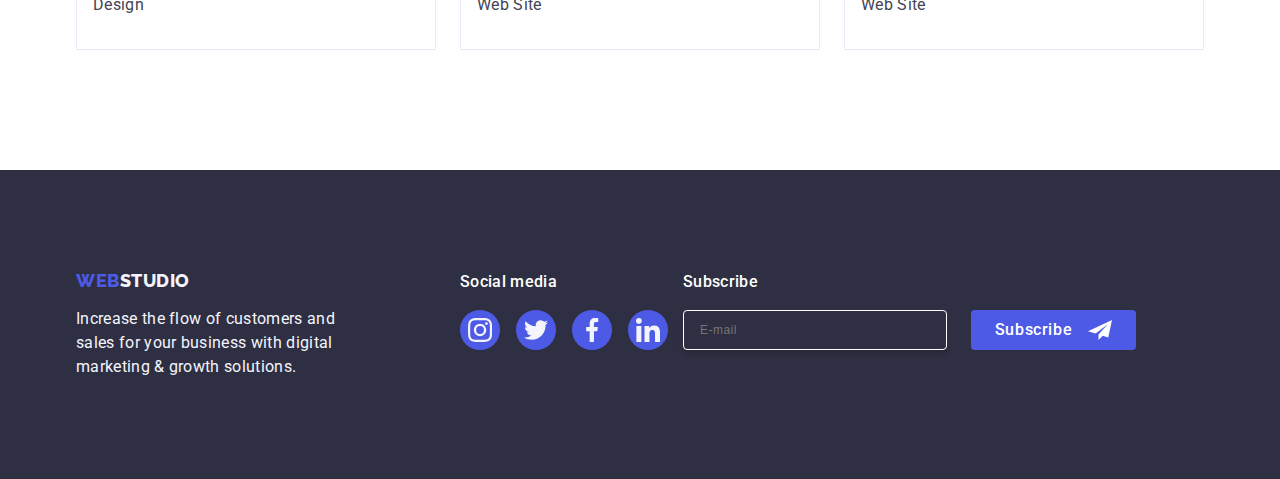
==== commit cd028cf0: "2510239" ====
--- a/portfolio.html
+++ b/portfolio.html
@@ -239,10 +239,14 @@
             </ul>
         </div>
         <div class="container">
-            <p class="subscribe-header">Subscribe</p>
+            <p class="social-page-footer">Subscribe</p>
             <form class="subscribe-form">
-<label></label>
-<input name="subscribe-message" type="email"  placeholder="E-mail" class="subscribe-mail"/>
+<label class="subscribe-label">
+<input 
+name="subscribe-message" 
+type="email"  
+placeholder="E-mail" 
+class="subscribe-mail"/></label>
 <button type="submit" class="submit-icon">Subscribe
     <svg width="24" height="24" class="submit-svg">
         <use  href="./images/icons.svg#icon-frame"></use>
--- a/css/styles.css
+++ b/css/styles.css
@@ -331,6 +331,7 @@
 }
 
 
+
 .general-container-footer {
     display: flex;
     align-items: baseline;
@@ -449,7 +450,7 @@
     fill: var(--iris-color);
 }
 .modal-windows {
-    padding: 72px 24px 24px 24px;
+    padding: 72px 24px 24px 24px; 
     position: absolute;
     top:50%;
     left:50%;
@@ -626,7 +627,7 @@
 
     }
 .privacy-policy +.privacy-policy-input >span {
-
+background-color: var(--iris-color);
 }
 
     .section {
@@ -771,22 +772,14 @@
     .subscribe {
         display:flex;
     }
+    .subscribe-label {
+
+    }
     .subscribe-form {
         display:flex;
         gap: 24px;
     }
-    .subscribe-header {
-        margin-bottom: 16px;
-        color: var(--white-color);
-font-family: Roboto;
-font-size: 16px;
-font-style: normal;
-font-weight: 500;
-line-height: 1.5;
-letter-spacing: 0.02rem;
-gap: 1.5em;
-
-    }
+
     .subscribe-mail {
         width:264px;
 height: 40px;
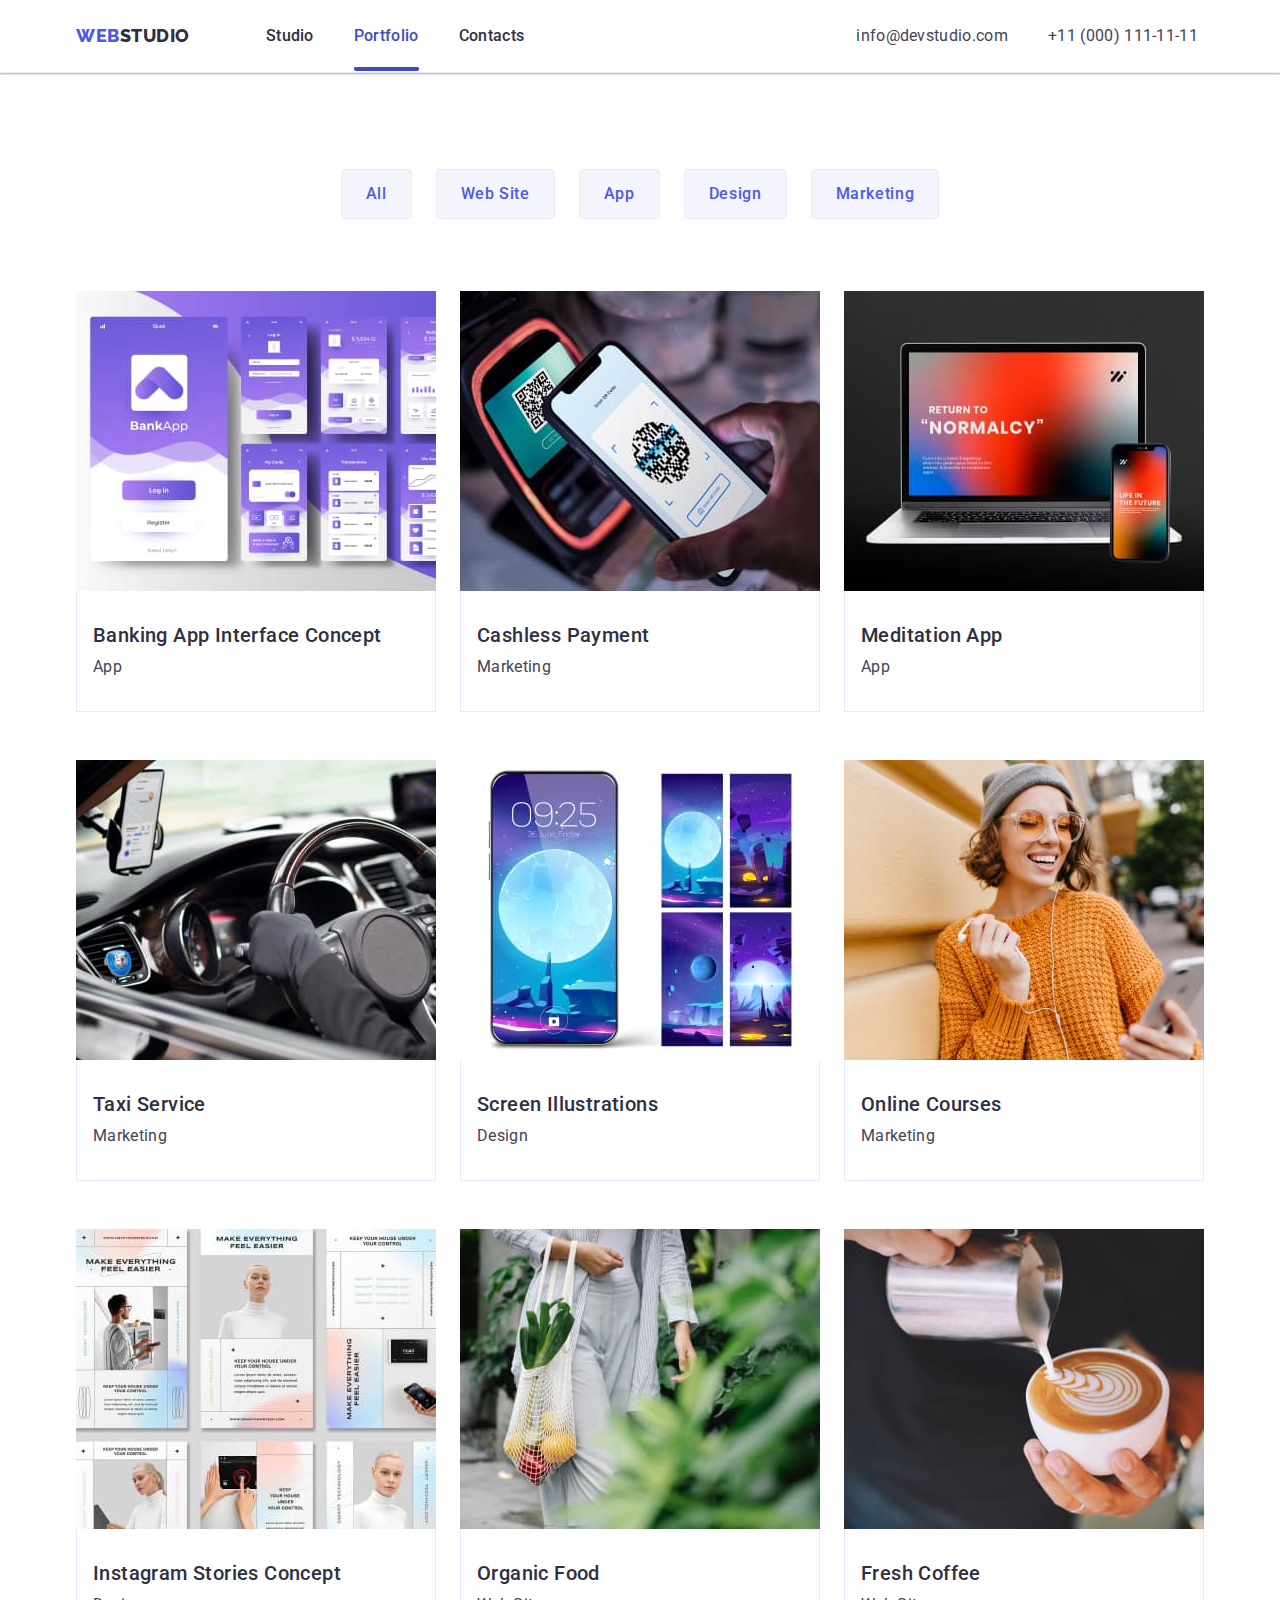
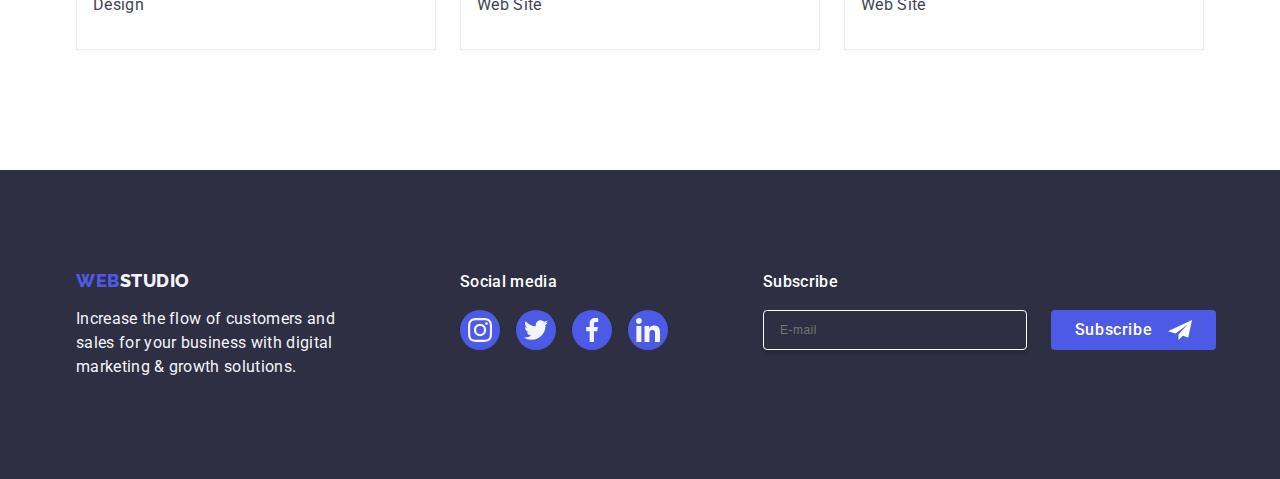
==== commit 08afc611: "261023" ====
--- a/portfolio.html
+++ b/portfolio.html
@@ -11,7 +11,7 @@
     <link rel="stylesheet" href="./css/styles.css" type="text/css" />
     <meta charset="UTF-8">
     <meta name="viewport" content="width=device-width, initial-scale=1.0">
-    <title class="title">hw-05 main page</title>
+    <title class="title">hw-06 main page</title>
     <link rel="preconnect" href="https://fonts.googleapis.com"/>
     <link rel="preconnect" href="https://fonts.gstatic.com" crossorigin/>
     <link href="https://fonts.googleapis.com/css2?family=Raleway:wght@800&family=Roboto:wght@400;500;700;900&display=swap" rel="stylesheet"/>
@@ -238,7 +238,7 @@
                 </li>
             </ul>
         </div>
-        <div class="container">
+        <div class="container section-five-subscribe">
             <p class="social-page-footer">Subscribe</p>
             <form class="subscribe-form">
 <label class="subscribe-label">
--- a/css/styles.css
+++ b/css/styles.css
@@ -328,6 +328,7 @@
 }
 .form-windows {
     position: relative; 
+    margin-bottom: 8px;
 }
 
 
@@ -382,7 +383,9 @@
 transition: opacity 250ms cubic-bezier(0.4, 0, 0.2, 1), 
 visibility 250ms cubic-bezier(0.4, 0, 0.2, 1);
 }
-
+.modal-container-name {
+    position: relative;
+}
 .modal-p {
     text-align: center;
     color:var(--navy-blue-color);
@@ -618,13 +621,24 @@
     }
     .privacy-policy-input:checked {
         border: none; 
+        background-color: var(--iris-color);
         fill:var(--iris-color);
     }
     .privacy-a {
         color: var(--iris-color);
     }
     .privacy-span {
-
+        width: 16px;
+        height: 16px; 
+        border-radius: 2px;
+        border: 1px solid rgba(46, 47, 66, 0.4);
+        transition: background-color 250ms cubic-bezier(0.4, 0, 0.2, 1), 
+        border 250ms cubic-bezier(0.4, 0, 0.2, 1), 
+        fill 250ms cubic-bezier(0.4, 0, 0.2, 1);
+        display: inline-flex;
+        align-items: center;
+        justify-content: center; 
+        fill: transparent; 
     }
 .privacy-policy +.privacy-policy-input >span {
 background-color: var(--iris-color);
@@ -643,6 +657,9 @@
    .section-five-container {
     margin-right: 120px;
    }
+  .section-five-subscribe {
+    margin-left: 80px;
+  }
     .section-four {
         display: flex;
         gap: 24px;
